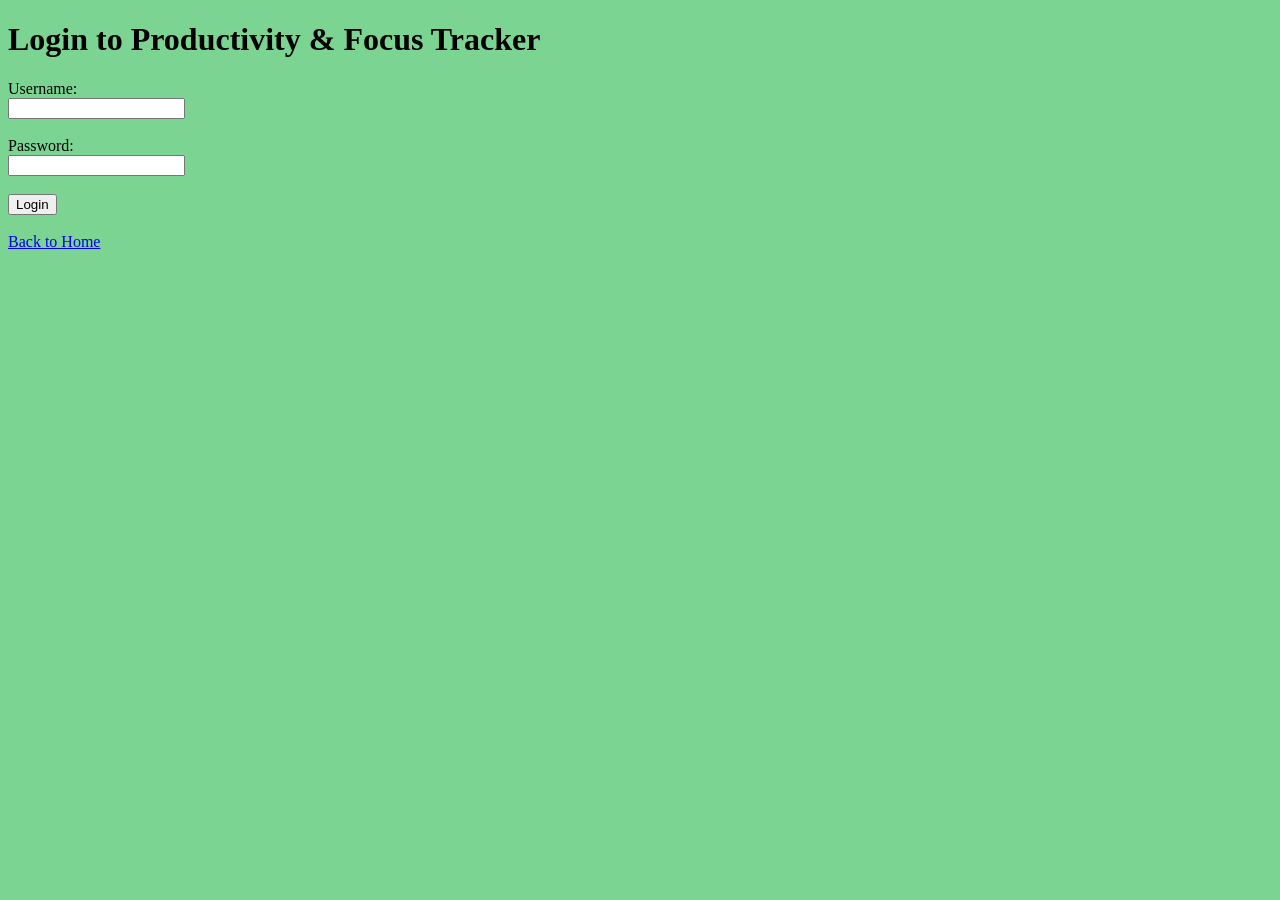
==== login.html @ 419abed2 "added task" ====
<!DOCTYPE html>
<html>
<head>
    <title>Login</title>
      <link rel="stylesheet" href="style.css">

</head>

<body>

    <h1>Login to Productivity & Focus Tracker</h1>

    <form>
        <label for="username">Username:</label><br>
        <input type="text" id="username" name="username"><br><br>

        <label for="password">Password:</label><br>
        <input type="password" id="password" name="password"><br><br>

        <input type="submit" value="Login">
    </form>

    <br>
    <a href="index.html">Back to Home</a>

</body>
</html>
---- style.css ----
.h1{
    text-align: center;
    border: 10px solid #828a07;
    color: #1b4c7d;
}
body {
    background-color: #7cd492;
}
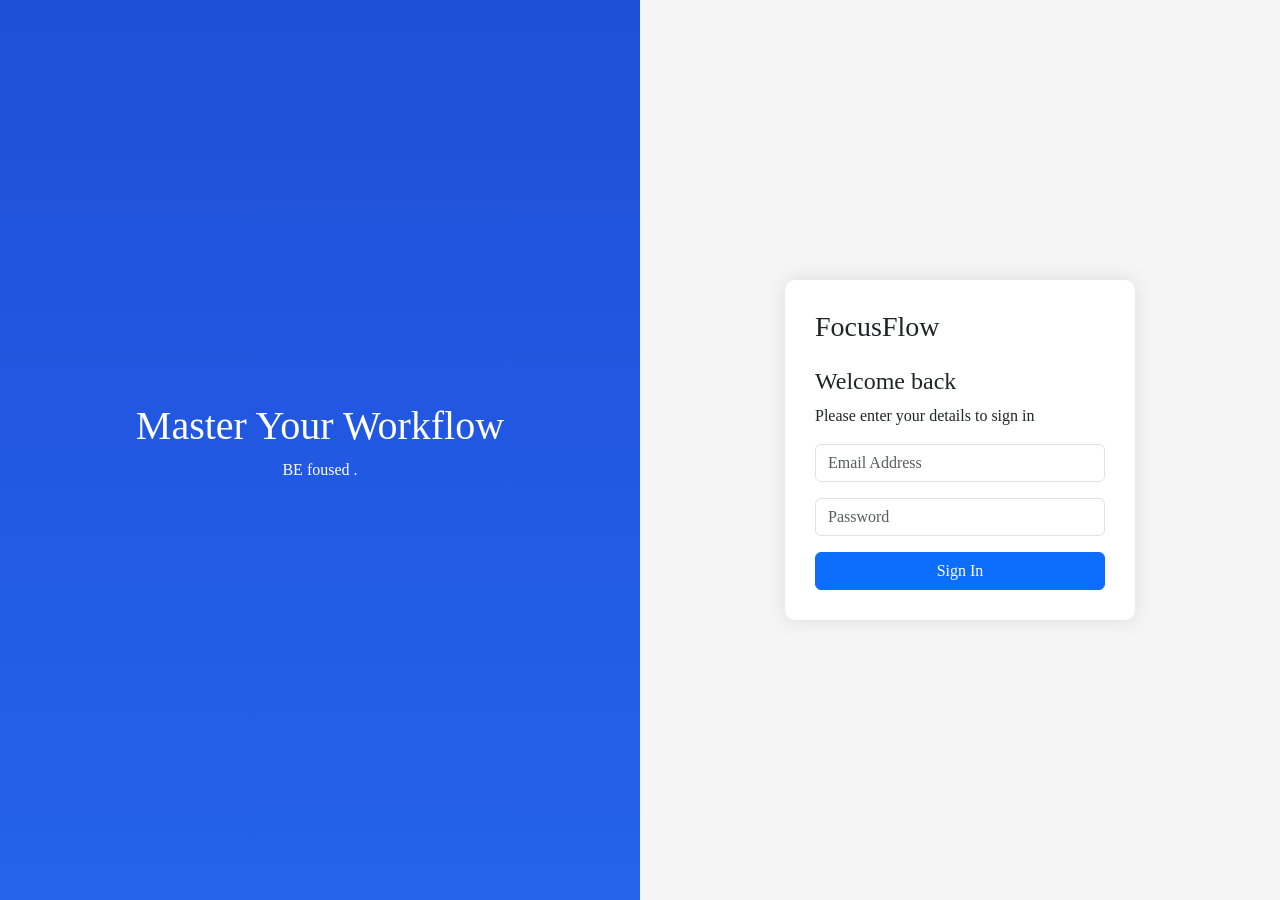
==== commit 4cb743a1: "Added splash screen and new login page UI" ====
--- a/login.html
+++ b/login.html
@@ -1,27 +1,62 @@
 <!DOCTYPE html>
 <html>
 <head>
-    <title>Login</title>
-      <link rel="stylesheet" href="style.css">
+
+<title>FocusFlow Login</title>
+
+<meta name="viewport" content="width=device-width, initial-scale=1">
+
+<link href="https://cdn.jsdelivr.net/npm/bootstrap@5.3.2/dist/css/bootstrap.min.css" rel="stylesheet">
+
+<link rel="stylesheet" href="login.css">
 
 </head>
 
 <body>
 
-    <h1>Login to Productivity & Focus Tracker</h1>
+<div class="container-fluid vh-100">
 
-    <form>
-        <label for="username">Username:</label><br>
-        <input type="text" id="username" name="username"><br><br>
+<div class="row h-100">
 
-        <label for="password">Password:</label><br>
-        <input type="password" id="password" name="password"><br><br>
 
-        <input type="submit" value="Login">
-    </form>
+<div class="col-md-6 left-panel">
 
-    <br>
-    <a href="index.html">Back to Home</a>
+<div class="overlay-text">
+<h1>Master Your Workflow</h1>
+<p>BE foused .</p>
+</div>
+
+</div>
+
+
+<div class="col-md-6 d-flex align-items-center justify-content-center">
+
+<div class="login-box">
+
+<h3 class="mb-4">FocusFlow</h3>
+
+<h4>Welcome back</h4>
+<p>Please enter your details to sign in</p>
+
+<form onsubmit="loginUser(event)">
+
+<input type="email" id="email" class="form-control mb-3" placeholder="Email Address" required>
+
+<input type="password" id="password" class="form-control mb-3" placeholder="Password" required>
+
+<button class="btn btn-primary w-100">Sign In</button>
+
+</form>
+
+</div>
+
+</div>
+
+</div>
+
+</div>
+
+<script src="login.js"></script>
 
 </body>
-</html>
+</html>
--- a/login.css
+++ b/login.css
@@ -0,0 +1,26 @@
+body{
+background:#f5f5f5;
+font-family:'Times New Roman', Times, serif, Helvetica, sans-serif;
+}
+
+.left-panel{
+background:#1f4ed8;
+background-image:linear-gradient(#1f4ed8,#2563eb);
+display:flex;
+align-items:center;
+justify-content:center;
+color:white;
+text-align:center;
+}
+
+.overlay-text{
+max-width:400px;
+}
+
+.login-box{
+width:350px;
+background:white;
+padding:30px;
+border-radius:10px;
+box-shadow:0 0 20px rgba(0,0,0,0.1);
+}
